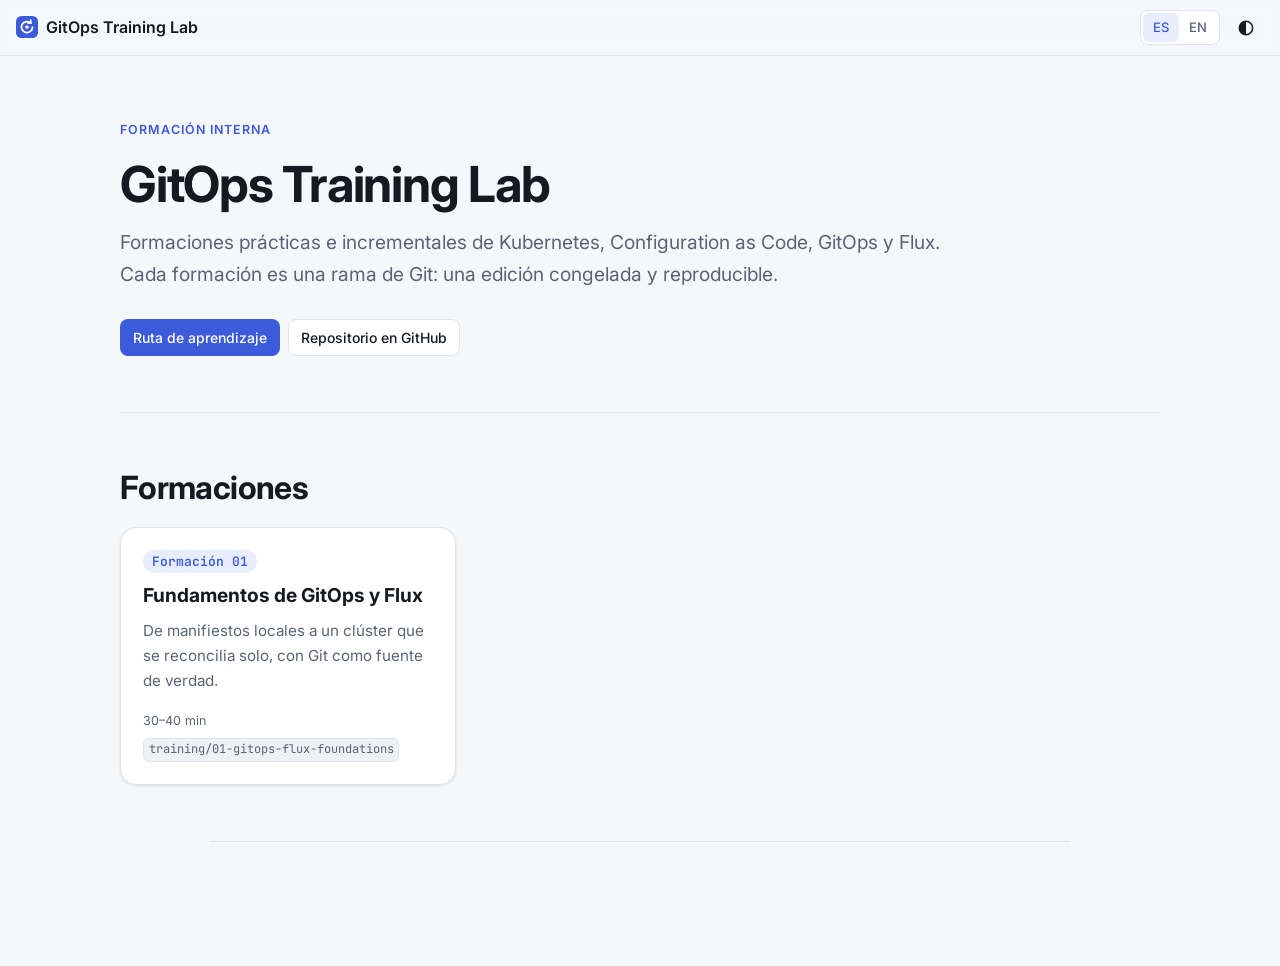
==== site/portal.html @ b189942b "add slides" ====
<!doctype html>
<html lang="es">
<head>
  <meta charset="utf-8">
  <meta name="viewport" content="width=device-width, initial-scale=1">
  <title>GitOps Training Lab</title>
  <meta name="description" content="Formaciones prácticas de Kubernetes, GitOps y Flux · Hands-on Kubernetes, GitOps and Flux trainings">
  <link rel="icon" href="assets/favicon.svg" type="image/svg+xml">
  <link rel="preconnect" href="https://fonts.googleapis.com">
  <link rel="preconnect" href="https://fonts.gstatic.com" crossorigin>
  <link rel="stylesheet" href="https://fonts.googleapis.com/css2?family=Inter:wght@400;500;600;700&family=JetBrains+Mono:wght@400;600&display=swap">
  <link rel="stylesheet" href="assets/style.css">
  <script>
    try { const t = localStorage.getItem('gtl:theme'); if (t) document.documentElement.dataset.theme = t; } catch (e) {}
  </script>
  <script defer src="assets/common.js"></script>
  <script defer src="assets/portal.js"></script>
</head>
<body class="portal">
  <header class="topbar">
    <a class="brand" href="./">
      <img src="assets/favicon.svg" alt="" width="22" height="22">
      <span>GitOps Training Lab</span>
    </a>
    <div class="actions">
      <div class="seg" role="group" id="lang-switch" data-i18n-label="language">
        <button type="button" data-lang="es">ES</button>
        <button type="button" data-lang="en">EN</button>
      </div>
      <button class="icon-btn" id="theme-toggle" type="button" data-i18n-label="theme">
        <svg viewBox="0 0 24 24" aria-hidden="true"><circle cx="12" cy="12" r="8"/><path d="M12 4a8 8 0 0 0 0 16z" class="fill"/></svg>
      </button>
    </div>
  </header>

  <main id="content">
    <section class="slide hero">
      <p class="eyebrow" data-i18n="eyebrow"></p>
      <h1>GitOps Training Lab</h1>
      <p class="lead" data-i18n="lead"></p>
      <div class="hero-links">
        <a class="btn btn-primary" id="path-link" href="#" data-i18n="path"></a>
        <a class="btn btn-ghost" id="repo-link" href="#" data-i18n="repo"></a>
      </div>
    </section>

    <section class="slide">
      <h2 data-i18n="trainings"></h2>
      <div class="training-grid" id="trainings"></div>
    </section>

    <footer class="page-footer" id="footer"></footer>
  </main>
</body>
</html>
---- site/assets/style.css ----
/* GitOps Training Lab — shared styles for every training page and the portal. */

:root {
  --bg: #f6f7fa;
  --surface: #ffffff;
  --surface-2: #eef1f6;
  --text: #151922;
  --muted: #5a6376;
  --border: #e0e4eb;
  --accent: #3b5bdb;
  --accent-strong: #2f4ac0;
  --accent-soft: #e9eeff;
  --on-accent: #ffffff;
  --tip: #1f8a5b;
  --tip-soft: #e5f5ed;
  --warn: #b25e09;
  --warn-soft: #fdf1e2;
  --notes: #7a4fd6;
  --notes-soft: #f2ecff;
  --code-bg: #0f141d;
  --code-text: #e3e8f0;
  --code-border: #1e2533;
  --shadow: 0 1px 2px rgb(16 24 40 / 0.05), 0 1px 3px rgb(16 24 40 / 0.06);
  --radius: 12px;
  --topbar-h: 56px;
  --toc-w: 272px;
  --font: "Inter", system-ui, -apple-system, "Segoe UI", Roboto, sans-serif;
  --mono: "JetBrains Mono", ui-monospace, "Cascadia Code", Consolas, monospace;
  color-scheme: light;
}

@media (prefers-color-scheme: dark) {
  :root:not([data-theme="light"]) {
    --bg: #0b0e14;
    --surface: #121722;
    --surface-2: #1a2030;
    --text: #e5e9f0;
    --muted: #97a1b4;
    --border: #252c3b;
    --accent: #7d95ff;
    --accent-strong: #99acff;
    --accent-soft: #1b2442;
    --on-accent: #0b0e14;
    --tip: #4cc38a;
    --tip-soft: #10261d;
    --warn: #f0a74a;
    --warn-soft: #2b1f0f;
    --notes: #b392ff;
    --notes-soft: #211a38;
    --code-bg: #080b11;
    --code-border: #1c2230;
    --shadow: 0 1px 2px rgb(0 0 0 / 0.4);
    color-scheme: dark;
  }
}

:root[data-theme="dark"] {
  --bg: #0b0e14;
  --surface: #121722;
  --surface-2: #1a2030;
  --text: #e5e9f0;
  --muted: #97a1b4;
  --border: #252c3b;
  --accent: #7d95ff;
  --accent-strong: #99acff;
  --accent-soft: #1b2442;
  --on-accent: #0b0e14;
  --tip: #4cc38a;
  --tip-soft: #10261d;
  --warn: #f0a74a;
  --warn-soft: #2b1f0f;
  --notes: #b392ff;
  --notes-soft: #211a38;
  --code-bg: #080b11;
  --code-border: #1c2230;
  --shadow: 0 1px 2px rgb(0 0 0 / 0.4);
  color-scheme: dark;
}

*, *::before, *::after { box-sizing: border-box; }

html { scroll-padding-top: calc(var(--topbar-h) + 16px); }

body {
  margin: 0;
  background: var(--bg);
  color: var(--text);
  font: 16px/1.65 var(--font);
  -webkit-font-smoothing: antialiased;
  overflow-x: hidden;
}

a { color: var(--accent); text-underline-offset: 2px; }
a:hover { color: var(--accent-strong); }

code, pre, kbd { font-family: var(--mono); }

:not(pre) > code {
  font-size: 0.88em;
  padding: 0.12em 0.38em;
  border-radius: 6px;
  background: var(--surface-2);
  border: 1px solid var(--border);
  overflow-wrap: anywhere;
}

svg { width: 20px; height: 20px; fill: none; stroke: currentColor; stroke-width: 1.8; stroke-linecap: round; stroke-linejoin: round; }
svg .fill { fill: currentColor; stroke: none; }

:focus-visible { outline: 2px solid var(--accent); outline-offset: 2px; border-radius: 6px; }

.skip-link { position: absolute; left: -9999px; }
.skip-link:focus { left: 16px; top: 8px; z-index: 100; background: var(--surface); padding: 8px 12px; }

/* ---------- Buttons ---------- */

.btn, .icon-btn, .seg button {
  font: inherit;
  font-size: 14px;
  font-weight: 500;
  color: var(--text);
  background: transparent;
  border: 1px solid transparent;
  border-radius: 8px;
  cursor: pointer;
  display: inline-flex;
  align-items: center;
  gap: 6px;
  white-space: nowrap;
}
.btn { padding: 6px 12px; }
.btn-primary { background: var(--accent); color: var(--on-accent); }
.btn-primary:hover { background: var(--accent-strong); }
.btn-ghost { border-color: var(--border); background: var(--surface); }
.btn-ghost:hover, .icon-btn:hover { background: var(--surface-2); }
.btn[aria-pressed="true"] { background: var(--notes-soft); border-color: var(--notes); color: var(--notes); }
.btn svg { width: 17px; height: 17px; }
.icon-btn { padding: 7px; }

.seg { display: inline-flex; border: 1px solid var(--border); border-radius: 8px; padding: 2px; background: var(--surface); }
.seg button { padding: 3px 9px; border-radius: 6px; font-size: 13px; color: var(--muted); }
.seg button[aria-pressed="true"] { background: var(--accent-soft); color: var(--accent); }

/* ---------- Top bar ---------- */

.topbar {
  position: sticky;
  top: 0;
  z-index: 20;
  height: var(--topbar-h);
  display: flex;
  align-items: center;
  gap: 12px;
  padding: 0 16px;
  background: color-mix(in srgb, var(--bg) 88%, transparent);
  backdrop-filter: blur(10px);
  border-bottom: 1px solid var(--border);
}
.brand { display: inline-flex; align-items: center; gap: 8px; color: var(--text); text-decoration: none; font-weight: 600; white-space: nowrap; }
.brand:hover { color: var(--text); }
.crumb { color: var(--muted); font-size: 14px; overflow: hidden; text-overflow: ellipsis; white-space: nowrap; min-width: 0; }
.crumb::before { content: "/"; margin-right: 12px; color: var(--border); }
.crumb:empty { display: none; }
.actions { margin-left: auto; display: flex; align-items: center; gap: 8px; }
.toc-toggle { display: none; }

/* ---------- Layout and table of contents ---------- */

.layout { display: grid; grid-template-columns: var(--toc-w) minmax(0, 1fr); }

.toc {
  position: sticky;
  top: var(--topbar-h);
  height: calc(100vh - var(--topbar-h));
  overflow-y: auto;
  padding: 28px 12px 28px 20px;
  border-right: 1px solid var(--border);
}
.toc h2 { font-size: 12px; text-transform: uppercase; letter-spacing: 0.08em; color: var(--muted); margin: 0 0 12px 10px; }
.toc ol { list-style: none; margin: 0; padding: 0; }
.toc a {
  display: block;
  padding: 7px 10px;
  border-radius: 8px;
  color: var(--text);
  text-decoration: none;
  font-size: 14px;
  line-height: 1.35;
  border-left: 2px solid transparent;
}
.toc a small { display: block; color: var(--muted); font-size: 12px; margin-top: 2px; }
.toc a:hover { background: var(--surface-2); }
.toc a[aria-current="true"] { background: var(--accent-soft); color: var(--accent); }
.toc li.instructor-only a { border-left-color: var(--notes); border-radius: 0 8px 8px 0; }
.toc-scrim { display: none; }

main { min-width: 0; padding: 0 clamp(16px, 5vw, 64px) 96px; }
main:focus { outline: none; }
.loading, .error { max-width: 820px; margin: 64px auto; color: var(--muted); }
.error { color: var(--warn); }

/* ---------- Sections ---------- */

.slide {
  max-width: 860px;
  margin: 0 auto;
  padding: 56px 0;
  border-top: 1px solid var(--border);
}
.slide.hero { border-top: 0; padding-top: 64px; }

.eyebrow {
  margin: 0 0 10px;
  font-size: 12.5px;
  font-weight: 600;
  letter-spacing: 0.08em;
  text-transform: uppercase;
  color: var(--accent);
}

.slide h1 { font-size: clamp(2rem, 4.5vw, 3.1rem); line-height: 1.1; letter-spacing: -0.025em; margin: 0 0 16px; }
.slide h2 { font-size: clamp(1.5rem, 3vw, 2rem); line-height: 1.2; letter-spacing: -0.02em; margin: 0 0 20px; }
.slide h3 { font-size: 1.1rem; margin: 28px 0 10px; }
.slide p, .slide ul, .slide ol { margin: 0 0 16px; }
.slide li { margin: 4px 0; }
.lead { font-size: 1.2rem; color: var(--muted); max-width: 44em; }

.meta { display: flex; flex-wrap: wrap; gap: 8px; list-style: none; padding: 0; margin: 24px 0 0; }
.chip {
  display: inline-flex;
  align-items: center;
  gap: 6px;
  padding: 4px 10px;
  border-radius: 999px;
  border: 1px solid var(--border);
  background: var(--surface);
  font-size: 13px;
  color: var(--muted);
}
.chip code { border: 0; background: none; padding: 0; color: var(--text); }
.hero-links { display: flex; flex-wrap: wrap; gap: 8px; margin-top: 28px; }
.hero-links a { text-decoration: none; }

.instructor-badge {
  display: inline-block;
  margin-left: 8px;
  padding: 1px 8px;
  border-radius: 999px;
  background: var(--notes-soft);
  color: var(--notes);
  letter-spacing: 0.04em;
}

body:not(.show-notes) .instructor-only,
body:not(.show-notes) .callout-notes { display: none; }
.slide.instructor-only { position: relative; }
.slide.instructor-only::before {
  content: "";
  position: absolute;
  left: -24px;
  top: 56px;
  bottom: 56px;
  border-left: 3px dashed var(--notes);
}
body.presenting .slide.instructor-only::before { display: none; }

/* ---------- Code ---------- */

.code { position: relative; margin: 0 0 20px; }
.code pre {
  margin: 0;
  padding: 16px 18px;
  overflow-x: auto;
  background: var(--code-bg);
  color: var(--code-text);
  border: 1px solid var(--code-border);
  border-radius: var(--radius);
  font-size: 14px;
  line-height: 1.6;
  tab-size: 2;
}
.code pre code { background: none; padding: 0; }
.code .lang {
  position: absolute;
  top: 8px;
  right: 76px;
  font: 11px var(--mono);
  color: #7d879b;
  text-transform: uppercase;
  letter-spacing: 0.06em;
  pointer-events: none;
}
.copy {
  position: absolute;
  top: 6px;
  right: 6px;
  font: 12px var(--font);
  color: #c3cad8;
  background: #1c2433;
  border: 1px solid #2a3345;
  border-radius: 6px;
  padding: 3px 8px;
  cursor: pointer;
  opacity: 0;
  transition: opacity 0.15s;
}
.code:hover .copy, .copy:focus-visible { opacity: 1; }
.copy.done { color: #4cc38a; opacity: 1; }
@media (hover: none) { .copy { opacity: 1; } }

.hljs-comment, .hljs-quote { color: #7d879b; font-style: italic; }
.hljs-keyword, .hljs-selector-tag, .hljs-built_in, .hljs-meta .hljs-keyword { color: #ff8ea6; }
.hljs-attr, .hljs-attribute, .hljs-name, .hljs-section { color: #8cb4ff; }
.hljs-string, .hljs-regexp { color: #9fdc9a; }
.hljs-number, .hljs-literal, .hljs-bullet { color: #f5b971; }
.hljs-variable, .hljs-template-variable, .hljs-subst { color: #d7b8ff; }
.hljs-title, .hljs-type { color: #7fe0e6; }
.hljs-meta { color: #a6b0c3; }

/* ---------- Tables ---------- */

.table-wrap { overflow-x: auto; margin: 0 0 20px; border: 1px solid var(--border); border-radius: var(--radius); }
table { border-collapse: collapse; width: 100%; font-size: 0.95em; }
th, td { text-align: left; padding: 9px 14px; border-bottom: 1px solid var(--border); vertical-align: top; }
th { background: var(--surface-2); font-weight: 600; }
tr:last-child td { border-bottom: 0; }

/* ---------- Callouts ---------- */

.callout {
  --c: var(--accent);
  --c-soft: var(--accent-soft);
  margin: 0 0 20px;
  padding: 12px 16px;
  border-left: 3px solid var(--c);
  border-radius: 0 var(--radius) var(--radius) 0;
  background: var(--c-soft);
}
.callout > :last-child { margin-bottom: 0; }
.callout-label {
  display: block;
  font-size: 12px;
  font-weight: 700;
  letter-spacing: 0.06em;
  text-transform: uppercase;
  color: var(--c);
  margin-bottom: 4px;
}
.callout-tip { --c: var(--tip); --c-soft: var(--tip-soft); }
.callout-warning, .callout-caution, .callout-important { --c: var(--warn); --c-soft: var(--warn-soft); }
.callout-notes { --c: var(--notes); --c-soft: var(--notes-soft); border-left-style: dashed; }

/* > [!DOCS]: optional further reading, a quiet row of links at the foot of a section. */
.callout-docs {
  margin-top: 28px;
  padding: 14px 0 0;
  border-left: 0;
  border-top: 1px solid var(--border);
  border-radius: 0;
  background: none;
}
.callout-docs .callout-label { color: var(--muted); margin-bottom: 8px; }
.callout-docs ul { list-style: none; margin: 0; padding: 0; display: flex; flex-wrap: wrap; gap: 8px; }
.callout-docs li { margin: 0; }
.callout-docs a {
  display: inline-flex;
  align-items: center;
  gap: 5px;
  padding: 4px 11px;
  border: 1px solid var(--border);
  border-radius: 999px;
  background: var(--surface);
  color: var(--text);
  font-size: 13.5px;
  line-height: 1.4;
  text-decoration: none;
}
.callout-docs a::after { content: "↗"; color: var(--muted); font-size: 0.85em; }
.callout-docs a:hover { border-color: var(--accent); color: var(--accent); }
.callout-docs a:hover::after { color: var(--accent); }
.callout-docs a code { border: 0; background: none; padding: 0; font-size: 0.92em; }

/* ---------- Flow diagram ---------- */

.flow {
  list-style: none;
  margin: 8px 0 24px;
  padding: 0;
  display: grid;
  grid-auto-flow: column;
  grid-auto-columns: minmax(0, 1fr);
  gap: 32px;
}
.flow li {
  position: relative;
  margin: 0;
  padding: 16px;
  background: var(--surface);
  border: 1px solid var(--border);
  border-radius: var(--radius);
  box-shadow: var(--shadow);
}
.flow li strong { display: block; font-size: 1.02em; margin-bottom: 4px; }
.flow li span { display: block; color: var(--muted); font-size: 0.9em; line-height: 1.45; }
.flow li:first-child { border-color: var(--accent); }
.flow li:not(:last-child)::after {
  content: "";
  position: absolute;
  top: 50%;
  right: -26px;
  width: 20px;
  height: 20px;
  transform: translateY(-50%);
  background: var(--accent);
  -webkit-mask: url("data:image/svg+xml,%3Csvg xmlns='http://www.w3.org/2000/svg' viewBox='0 0 24 24' fill='none' stroke='black' stroke-width='2.2' stroke-linecap='round' stroke-linejoin='round'%3E%3Cpath d='M4 12h15M13 6l6 6-6 6'/%3E%3C/svg%3E") center / contain no-repeat;
          mask: url("data:image/svg+xml,%3Csvg xmlns='http://www.w3.org/2000/svg' viewBox='0 0 24 24' fill='none' stroke='black' stroke-width='2.2' stroke-linecap='round' stroke-linejoin='round'%3E%3Cpath d='M4 12h15M13 6l6 6-6 6'/%3E%3C/svg%3E") center / contain no-repeat;
}

/* ---------- Cards and steps ---------- */

.cards {
  display: grid;
  grid-template-columns: repeat(auto-fit, minmax(180px, 1fr));
  gap: 14px;
  margin: 8px 0 24px;
  counter-reset: card;
}
.card {
  padding: 16px 18px;
  background: var(--surface);
  border: 1px solid var(--border);
  border-radius: var(--radius);
  box-shadow: var(--shadow);
}
.card h3 { margin: 0 0 6px; font-size: 1.02em; }
.card h3 a { color: inherit; text-decoration-color: var(--border); }
.card p { margin: 0; color: var(--muted); font-size: 0.93em; line-height: 1.5; }
.cards.numbered .card { counter-increment: card; }
.cards.numbered .card h3::before {
  content: counter(card);
  display: inline-grid;
  place-items: center;
  width: 1.6em;
  height: 1.6em;
  margin-right: 10px;
  border-radius: 50%;
  background: var(--accent-soft);
  color: var(--accent);
  font-size: 0.85em;
}

/* ---------- Footer ---------- */

.page-footer {
  max-width: 860px;
  margin: 0 auto;
  padding: 28px 0 0;
  border-top: 1px solid var(--border);
  color: var(--muted);
  font-size: 13px;
}
.page-footer code { font-size: 12px; }

/* ---------- Presentation mode ---------- */

.present-bar { display: none; }

body.presenting { overflow: hidden; }
body.presenting .topbar,
body.presenting .toc,
body.presenting .page-footer { display: none; }
body.presenting .layout { display: block; }
body.presenting main { padding: 0; }
body.presenting .slide { display: none; }
body.presenting .slide.current {
  display: flex;
  flex-direction: column;
  max-width: none;
  height: 100vh;
  height: 100dvh;
  overflow-y: auto;
  margin: 0;
  padding: 6vh max(24px, calc((100vw - 1180px) / 2)) 96px;
  border: 0;
  font-size: clamp(17px, 0.9vw + 9px, 27px);
}
body.presenting .slide.current > * { flex-shrink: 0; }
/* Auto margins centre short slides vertically without clipping the top of long ones. */
body.presenting .slide.current > :first-child { margin-top: auto; }
body.presenting .slide.current > :last-child { margin-bottom: auto; }
body.presenting .slide h1 { font-size: 3.1em; }
body.presenting .slide h2 { font-size: 2.1em; margin-bottom: 0.8em; }
body.presenting .eyebrow { font-size: 0.7em; }
body.presenting .lead { font-size: 1.25em; }
body.presenting .code pre { font-size: 0.8em; }
body.presenting .cards { grid-template-columns: repeat(auto-fit, minmax(13em, 1fr)); }
body.presenting .copy, body.presenting .code .lang { display: none; }
body.presenting .callout-docs { font-size: 0.75em; }
body.presenting .callout-docs a { font-size: 1em; }

body.presenting .present-bar {
  display: block;
  position: fixed;
  inset: auto 0 0 0;
  z-index: 30;
  background: color-mix(in srgb, var(--bg) 90%, transparent);
  backdrop-filter: blur(8px);
}
.progress { height: 3px; background: var(--border); }
.progress span { display: block; height: 100%; width: 0; background: var(--accent); transition: width 0.25s ease; }
.present-controls { display: flex; align-items: center; gap: 10px; padding: 8px 16px; font-size: 13px; color: var(--muted); }
.counter { font-variant-numeric: tabular-nums; min-width: 4.5em; text-align: center; }
.timer { font-family: var(--mono); font-variant-numeric: tabular-nums; color: var(--notes); }
body:not(.show-notes) .timer { display: none; }
.timer.over { color: var(--warn); }
.keys { margin-left: auto; }
#exit { margin-left: 8px; }

/* Idle presentation: fade the bar so it doesn't distract the audience. */
body.presenting.idle .present-bar { opacity: 0; transition: opacity 0.6s; }
body.presenting.idle { cursor: none; }

/* ---------- Portal ---------- */

.portal main { padding-top: 0; }
.portal .slide { max-width: 1040px; }
.training-grid {
  display: grid;
  grid-template-columns: repeat(auto-fill, minmax(290px, 1fr));
  gap: 16px;
  margin-top: 8px;
}
.training-card {
  display: flex;
  flex-direction: column;
  gap: 10px;
  padding: 22px;
  background: var(--surface);
  border: 1px solid var(--border);
  border-radius: 16px;
  box-shadow: var(--shadow);
  color: var(--text);
  text-decoration: none;
  transition: border-color 0.15s, transform 0.15s;
}
.training-card:hover { border-color: var(--accent); color: var(--text); transform: translateY(-2px); }
.training-card .num {
  font: 600 13px var(--mono);
  color: var(--accent);
  background: var(--accent-soft);
  padding: 3px 9px;
  border-radius: 999px;
  align-self: flex-start;
}
.training-card h3 { margin: 0; font-size: 1.2rem; line-height: 1.3; }
.training-card p { margin: 0; color: var(--muted); font-size: 0.95rem; }
.training-card footer { margin-top: auto; padding-top: 8px; display: flex; flex-wrap: wrap; gap: 6px 14px; font-size: 12.5px; color: var(--muted); }
.training-card footer code { font-size: 12px; }
.training-card.draft { border-style: dashed; }
.empty { color: var(--muted); }

/* ---------- Responsive ---------- */

@media (max-width: 1100px) {
  .keys { display: none; }
}

@media (max-width: 900px) {
  .layout { display: block; }
  .toc-toggle { display: inline-flex; }
  .toc {
    position: fixed;
    top: var(--topbar-h);
    left: 0;
    z-index: 25;
    width: min(86vw, var(--toc-w));
    background: var(--bg);
    transform: translateX(-100%);
    transition: transform 0.2s ease;
  }
  body.toc-open .toc { transform: none; box-shadow: var(--shadow); }
  body.toc-open .toc-scrim { display: block; position: fixed; inset: var(--topbar-h) 0 0 0; z-index: 24; background: rgb(0 0 0 / 0.35); }
  .flow { grid-auto-flow: row; gap: 26px; }
  .flow li:not(:last-child)::after { top: auto; right: auto; bottom: -24px; left: 50%; transform: translateX(-50%) rotate(90deg); }
  .slide.instructor-only::before { left: -10px; }
}

@media (max-width: 640px) {
  .crumb, .brand span, .btn span { display: none; }
  .topbar { gap: 8px; padding: 0 12px; }
  .actions { gap: 6px; }
  .slide { padding: 40px 0; }
  .code pre { font-size: 13px; }
}

@media (prefers-reduced-motion: reduce) {
  *, *::before, *::after { transition: none !important; }
}

@media print {
  .topbar, .toc, .present-bar, .copy { display: none !important; }
  .layout { display: block; }
  .slide { break-inside: avoid-page; }
}
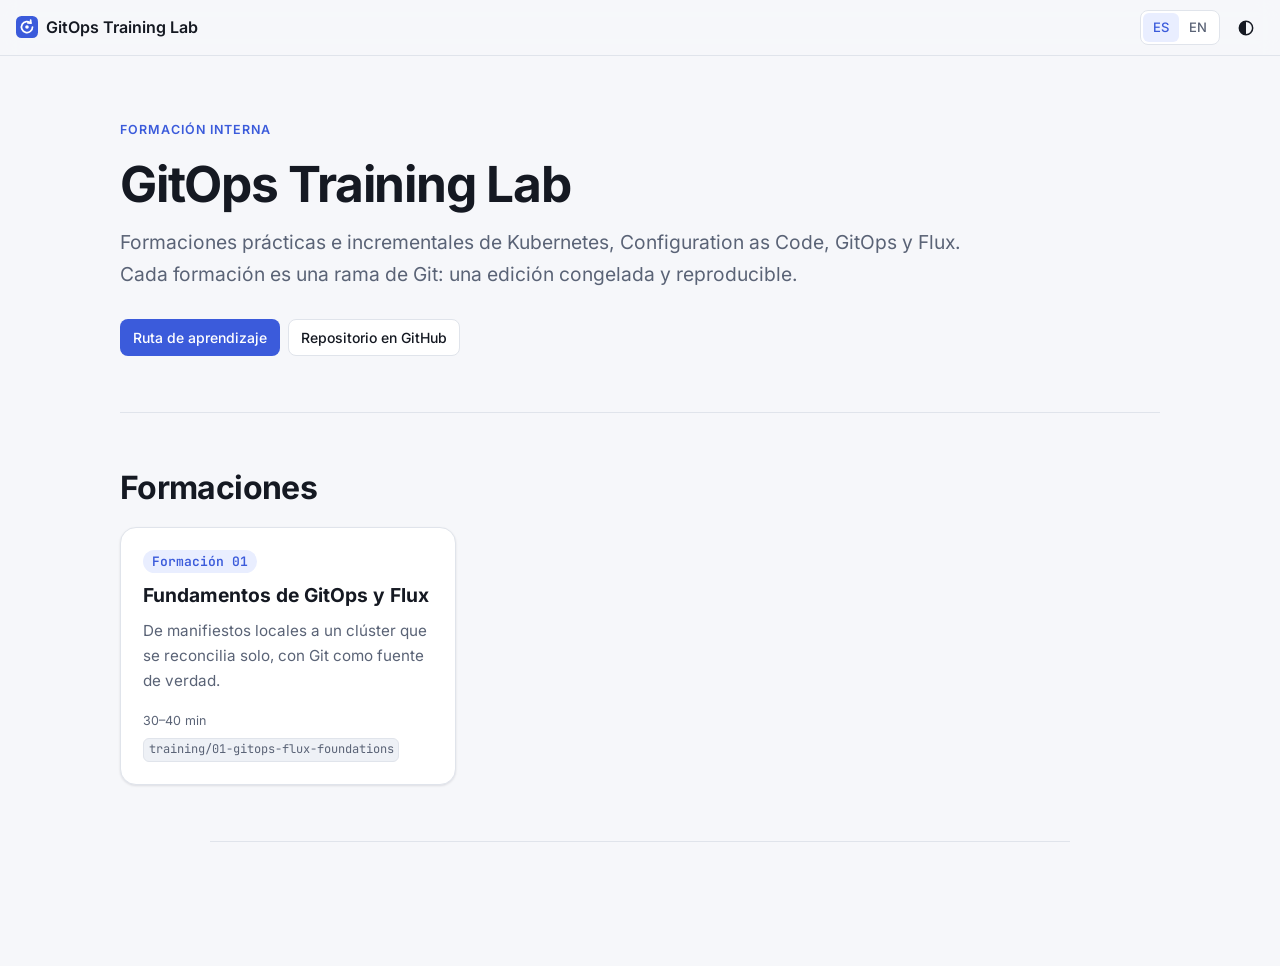
==== commit a7a268c1: "harden security: csp, sri, local fonts, pinned actions, verified installer, token hygiene" ====
--- a/site/portal.html
+++ b/site/portal.html
@@ -3,16 +3,12 @@
 <head>
   <meta charset="utf-8">
   <meta name="viewport" content="width=device-width, initial-scale=1">
+  <meta http-equiv="Content-Security-Policy" content="default-src 'self'; script-src 'self'; style-src 'self'; font-src 'self'; img-src 'self' data:; connect-src 'self'; object-src 'none'; base-uri 'self'; form-action 'none'">
   <title>GitOps Training Lab</title>
   <meta name="description" content="Formaciones prácticas de Kubernetes, GitOps y Flux · Hands-on Kubernetes, GitOps and Flux trainings">
   <link rel="icon" href="assets/favicon.svg" type="image/svg+xml">
-  <link rel="preconnect" href="https://fonts.googleapis.com">
-  <link rel="preconnect" href="https://fonts.gstatic.com" crossorigin>
-  <link rel="stylesheet" href="https://fonts.googleapis.com/css2?family=Inter:wght@400;500;600;700&family=JetBrains+Mono:wght@400;600&display=swap">
   <link rel="stylesheet" href="assets/style.css">
-  <script>
-    try { const t = localStorage.getItem('gtl:theme'); if (t) document.documentElement.dataset.theme = t; } catch (e) {}
-  </script>
+  <script src="assets/theme-init.js"></script>
   <script defer src="assets/common.js"></script>
   <script defer src="assets/portal.js"></script>
 </head>
--- a/site/assets/style.css
+++ b/site/assets/style.css
@@ -1,4 +1,20 @@
 /* GitOps Training Lab — shared styles for every training page and the portal. */
+
+/* Self-hosted variable fonts (SIL OFL, see assets/fonts/OFL-*.txt): no third-party requests. */
+@font-face {
+  font-family: "Inter";
+  src: url("fonts/inter-latin-wght-normal.woff2") format("woff2");
+  font-weight: 100 900;
+  font-style: normal;
+  font-display: swap;
+}
+@font-face {
+  font-family: "JetBrains Mono";
+  src: url("fonts/jetbrains-mono-latin-wght-normal.woff2") format("woff2");
+  font-weight: 100 800;
+  font-style: normal;
+  font-display: swap;
+}
 
 :root {
   --bg: #f6f7fa;
@@ -449,6 +465,40 @@
   font-size: 0.85em;
 }
 
+/* ---------- Diagrams (inlined SVG, see inlineDiagrams in app.js) ---------- */
+
+.diagram { margin: 8px 0 24px; }
+.diagram-scroll { overflow-x: auto; }
+.diagram svg {
+  display: block;
+  width: 100%;
+  min-width: 640px;
+  height: auto;
+  fill: var(--text);
+  stroke: none;
+  stroke-width: 1;
+}
+.diagram figcaption { margin-top: 10px; color: var(--muted); font-size: 0.9em; line-height: 1.5; }
+.diagram .dg-bg { fill: none; }
+.diagram .dg-frame { fill: none; stroke: var(--border); stroke-width: 1.5; stroke-dasharray: 6 5; }
+.diagram .dg-grp { stroke-width: 1.5; }
+.diagram .k8s { fill: var(--accent-soft); stroke: var(--accent); }
+.diagram .node { fill: var(--tip-soft); stroke: var(--tip); }
+.diagram .flux { fill: var(--notes-soft); stroke: var(--notes); }
+.diagram .git { fill: var(--warn-soft); stroke: var(--warn); }
+.diagram .dg-box { fill: var(--surface); stroke: var(--border); stroke-width: 1.2; }
+.diagram .dg-box.hl { stroke: var(--accent); stroke-width: 2; }
+.diagram .dg-box.pod { stroke: var(--tip); stroke-width: 1.5; }
+.diagram .dg-note { fill: none; stroke: var(--border); stroke-width: 1.2; stroke-dasharray: 4 4; }
+.diagram .dg-arrow { fill: none; stroke: var(--muted); stroke-width: 1.8; }
+.diagram .dg-head { fill: var(--muted); }
+.diagram text { font-family: var(--font); fill: var(--text); }
+.diagram .dg-t { font-size: 17px; font-weight: 600; }
+.diagram .dg-s { font-size: 13px; fill: var(--muted); }
+.diagram .dg-d { font-size: 12.5px; fill: var(--muted); }
+.diagram .dg-n { font-family: var(--mono); font-size: 14px; font-weight: 600; }
+.diagram .dg-l { font-size: 12.5px; font-weight: 600; fill: var(--accent); paint-order: stroke; stroke: var(--bg); stroke-width: 4px; }
+
 /* ---------- Footer ---------- */
 
 .page-footer {
@@ -496,6 +546,8 @@
 body.presenting .cards { grid-template-columns: repeat(auto-fit, minmax(13em, 1fr)); }
 body.presenting .copy, body.presenting .code .lang { display: none; }
 body.presenting .callout-docs { font-size: 0.75em; }
+body.presenting .diagram svg { max-height: 54vh; }
+body.presenting .diagram figcaption { font-size: 0.75em; }
 body.presenting .callout-docs a { font-size: 1em; }
 
 body.presenting .present-bar {
